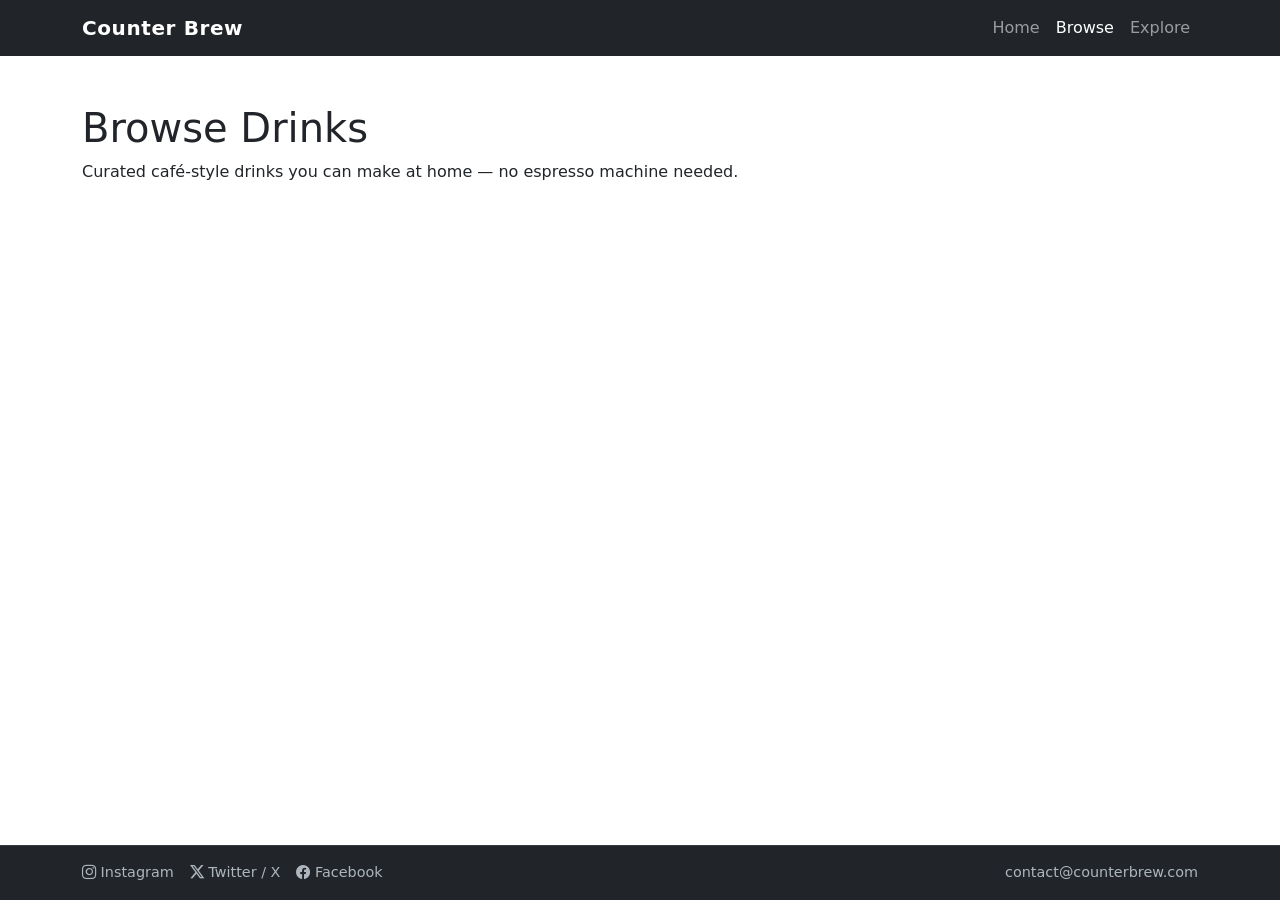
==== drinks.html @ 7f729175 "Standardize css/ and js/ folders to lowercase" ====
<!DOCTYPE html>
<html lang="en">
<head>
  <meta charset="UTF-8" />
  <meta name="viewport" content="width=device-width, initial-scale=1.0" />
  <title>Browse — Counter Brew</title>
  <link href="https://cdn.jsdelivr.net/npm/bootstrap@5.3.3/dist/css/bootstrap.min.css" rel="stylesheet" />
  <link href="https://cdn.jsdelivr.net/npm/bootstrap-icons@1.11.3/font/bootstrap-icons.min.css" rel="stylesheet" />
  <link href="css/styles.css" rel="stylesheet" />
</head>
<body>

  <nav class="navbar navbar-expand-lg navbar-dark bg-dark">
    <div class="container">
      <a class="navbar-brand" href="index.html">Counter Brew</a>
      <button class="navbar-toggler" type="button"
              data-bs-toggle="collapse" data-bs-target="#mainNav"
              aria-controls="mainNav" aria-expanded="false"
              aria-label="Toggle navigation">
        <span class="navbar-toggler-icon"></span>
      </button>
      <div class="collapse navbar-collapse" id="mainNav">
        <ul class="navbar-nav ms-auto mb-2 mb-lg-0">
          <li class="nav-item">
            <a class="nav-link" href="index.html">Home</a>
          </li>
          <li class="nav-item">
            <a class="nav-link active" aria-current="page" href="drinks.html">Browse</a>
          </li>
          <li class="nav-item">
            <a class="nav-link" href="explore.html">Explore</a>
          </li>
        </ul>
      </div>
    </div>
  </nav>

  <main class="container py-5">
    <h1>Browse Drinks</h1>
    <p>Curated café-style drinks you can make at home — no espresso machine needed.</p>
    <!-- Drink cards and filters go here -->
  </main>

  <footer class="site-footer">
    <div class="container d-flex flex-wrap justify-content-between align-items-center py-3">
      <div class="d-flex gap-3">
        <a href="#" aria-label="Instagram"><i class="bi bi-instagram"></i> Instagram</a>
        <a href="#" aria-label="Twitter / X"><i class="bi bi-twitter-x"></i> Twitter / X</a>
        <a href="#" aria-label="Facebook"><i class="bi bi-facebook"></i> Facebook</a>
      </div>
      <address class="mb-0">
        <a href="mailto:contact@counterbrew.com">contact@counterbrew.com</a>
      </address>
    </div>
  </footer>

  <script src="https://cdn.jsdelivr.net/npm/bootstrap@5.3.3/dist/js/bootstrap.bundle.min.js"></script>
  <script type="module" src="JS/main.js"></script>
</body>
</html>
---- css/styles.css ----
/* Hand-written CSS. Loaded AFTER Bootstrap so these rules can override it. */

/* ─── Sticky footer via Flexbox column ───────────────────────────────────────
   The body becomes a full-viewport column flex container.
   <main> takes flex: 1 so it stretches to fill whatever height is left over
   after the navbar and footer claim their natural sizes.
   The footer never shrinks — it always sits at the bottom of the viewport,
   even when the page content is shorter than the screen height.
   On tall pages the footer simply follows the content; no content is obscured.
   ─────────────────────────────────────────────────────────────────────────── */
body {
  min-height: 100vh;
  display: flex;
  flex-direction: column;
}

main {
  flex: 1 0 auto;
}

/* ─── Navbar overrides ───────────────────────────────────────────────────── */
.navbar-brand {
  font-weight: 700;
  letter-spacing: 0.03em;
}

/* ─── Site footer ────────────────────────────────────────────────────────── */
.site-footer {
  flex-shrink: 0;
  background-color: #212529;
  color: #adb5bd;
  border-top: 1px solid #343a40;
  font-size: 0.9rem;
}

.site-footer a {
  color: #adb5bd;
  text-decoration: none;
  transition: color 0.15s ease;
}

.site-footer a:hover,
.site-footer a:focus {
  color: #ffffff;
}

.site-footer address {
  font-style: normal;
}
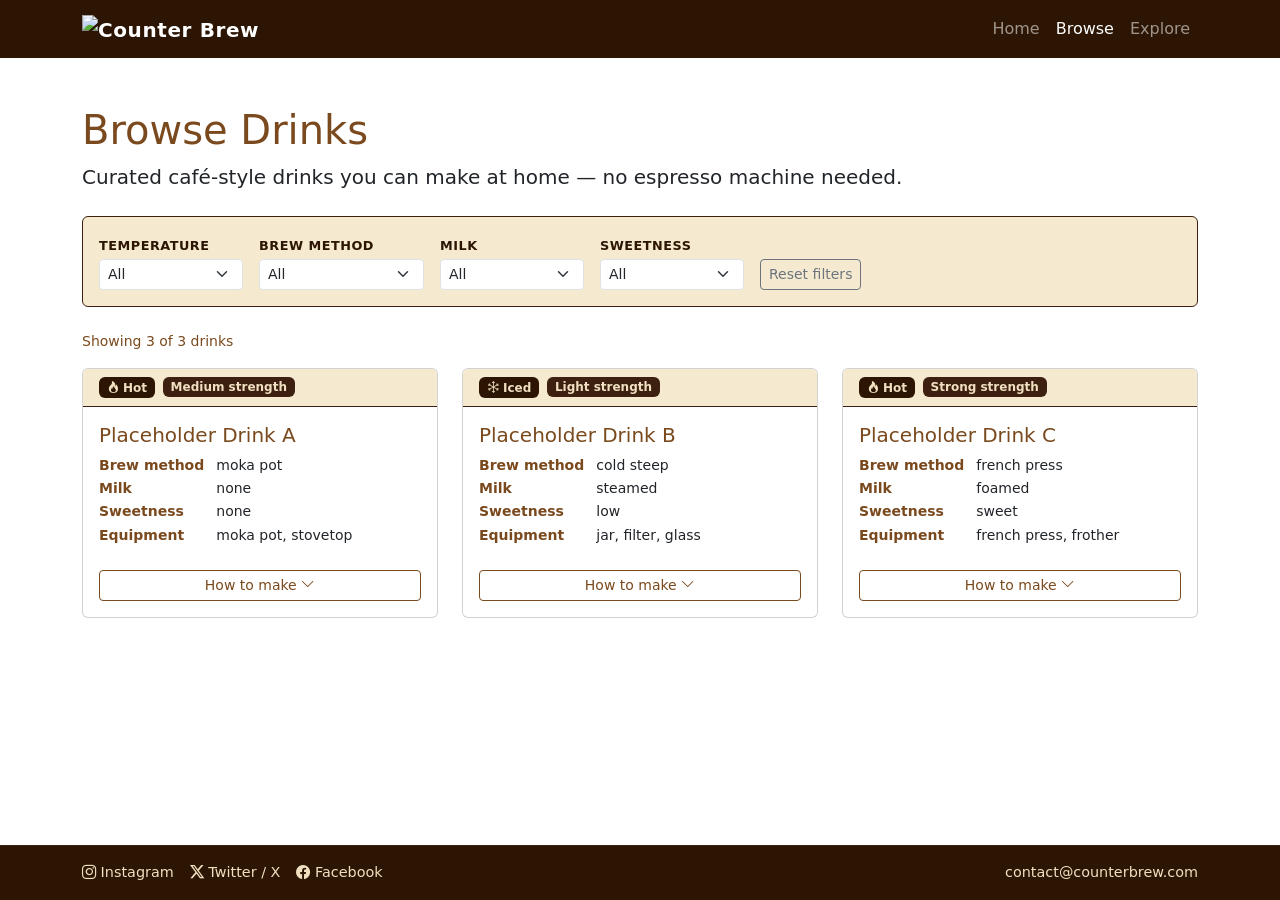
==== commit 7bc19508: "Add brew-method filter, fix milk labels, badges, and result count on Browse page" ====
--- a/drinks.html
+++ b/drinks.html
@@ -12,7 +12,9 @@
 
   <nav class="navbar navbar-expand-lg navbar-dark bg-dark">
     <div class="container">
-      <a class="navbar-brand" href="index.html">Counter Brew</a>
+      <a class="navbar-brand" href="index.html">
+        <img src="assets/img/logo.png" alt="Counter Brew" height="60">
+      </a>
       <button class="navbar-toggler" type="button"
               data-bs-toggle="collapse" data-bs-target="#mainNav"
               aria-controls="mainNav" aria-expanded="false"
@@ -37,8 +39,62 @@
 
   <main class="container py-5">
     <h1>Browse Drinks</h1>
-    <p>Curated café-style drinks you can make at home — no espresso machine needed.</p>
-    <!-- Drink cards and filters go here -->
+    <p class="lead mb-4">Curated café-style drinks you can make at home — no espresso machine needed.</p>
+
+    <div id="filters" class="filter-bar d-flex flex-wrap gap-3 align-items-end mb-4 p-3 rounded">
+
+      <div class="filter-group">
+        <label for="filter-temp" class="form-label mb-1">Temperature</label>
+        <select id="filter-temp" class="form-select form-select-sm">
+          <option value="all">All</option>
+          <option value="hot">Hot</option>
+          <option value="iced">Iced</option>
+        </select>
+      </div>
+
+      <div class="filter-group">
+        <label for="filter-brewMethod" class="form-label mb-1">Brew method</label>
+        <select id="filter-brewMethod" class="form-select form-select-sm">
+          <option value="all">All</option>
+          <option value="moka pot">Moka pot</option>
+          <option value="french press">French press</option>
+          <option value="pour-over">Pour-over / drip</option>
+          <option value="cold steep">Cold steep</option>
+          <option value="boiled">Boiled</option>
+          <option value="instant/whisked">Instant / whisked</option>
+        </select>
+      </div>
+
+      <div class="filter-group">
+        <label for="filter-milk" class="form-label mb-1">Milk</label>
+        <select id="filter-milk" class="form-select form-select-sm">
+          <option value="all">All</option>
+          <option value="none">No milk</option>
+          <option value="some">With milk</option>
+        </select>
+      </div>
+
+      <div class="filter-group">
+        <label for="filter-sweetness" class="form-label mb-1">Sweetness</label>
+        <select id="filter-sweetness" class="form-select form-select-sm">
+          <option value="all">All</option>
+          <option value="none">None</option>
+          <option value="low">Low</option>
+          <option value="sweet">Sweet</option>
+        </select>
+      </div>
+
+      <button id="filter-reset" class="btn btn-sm btn-outline-secondary align-self-end">
+        Reset filters
+      </button>
+
+    </div>
+
+    <p id="result-count" class="result-count mb-3"></p>
+
+    <div id="drink-grid" class="row row-cols-1 row-cols-md-2 row-cols-lg-3 g-4">
+      <!-- DrinkList renders cards here -->
+    </div>
   </main>
 
   <footer class="site-footer">
@@ -55,6 +111,6 @@
   </footer>
 
   <script src="https://cdn.jsdelivr.net/npm/bootstrap@5.3.3/dist/js/bootstrap.bundle.min.js"></script>
-  <script type="module" src="JS/main.js"></script>
+  <script type="module" src="js/main.js"></script>
 </body>
 </html>
--- a/css/styles.css
+++ b/css/styles.css
@@ -1,4 +1,19 @@
 /* Hand-written CSS. Loaded AFTER Bootstrap so these rules can override it. */
+
+/* ─── Coffee colour palette ──────────────────────────────────────────────────
+   All colour values live here. Rules elsewhere reference only var(--cb-*).
+   Two caramel tokens are needed because a single mid-range hue cannot satisfy
+   WCAG AA (4.5:1) against both a near-black background and white — a known
+   constraint of medium hues against extreme surfaces.
+   ─────────────────────────────────────────────────────────────────────────── */
+:root {
+  --cb-espresso:     #2C1503;   /* deep espresso  — navbar + footer bg          */
+  --cb-espresso-rim: #3D2010;   /* mid-brown      — borders/separators on dark  */
+  --cb-latte:        #F5EAD0;   /* warm cream     — light section/card accent   */
+  --cb-caramel:      #C8813A;   /* golden caramel — hover + accents on dark bg  */
+  --cb-mocha:        #7A4A1E;   /* darker sibling — links + headings on light bg (WCAG AA 6.6:1 on white) */
+  --cb-cream:        #F0DFC0;   /* warm off-white — text + links on dark bg     */
+}
 
 /* ─── Sticky footer via Flexbox column ───────────────────────────────────────
    The body becomes a full-viewport column flex container.
@@ -24,26 +39,137 @@
   letter-spacing: 0.03em;
 }
 
+/* Bootstrap applies !important on .bg-dark, so we must match it to override. */
+.navbar.bg-dark {
+  background-color: var(--cb-espresso) !important;
+}
+
 /* ─── Site footer ────────────────────────────────────────────────────────── */
 .site-footer {
   flex-shrink: 0;
-  background-color: #212529;
-  color: #adb5bd;
-  border-top: 1px solid #343a40;
+  background-color: var(--cb-espresso);
+  color: var(--cb-cream);
+  border-top: 1px solid var(--cb-espresso-rim);
   font-size: 0.9rem;
 }
 
 .site-footer a {
-  color: #adb5bd;
+  color: var(--cb-cream);
   text-decoration: none;
   transition: color 0.15s ease;
 }
 
 .site-footer a:hover,
 .site-footer a:focus {
-  color: #ffffff;
+  color: var(--cb-caramel);
 }
 
 .site-footer address {
   font-style: normal;
 }
+
+/* ─── Headings ───────────────────────────────────────────────────────────── */
+h1, h2, h3, h4 {
+  color: var(--cb-mocha);
+}
+
+/* ─── Body links ─────────────────────────────────────────────────────────── */
+main a {
+  color: var(--cb-mocha);
+}
+
+main a:hover,
+main a:focus {
+  color: var(--cb-espresso);
+}
+
+/* ─── Browse page — filter bar ───────────────────────────────────────────── */
+.filter-bar {
+  background-color: var(--cb-latte);
+  border: 1px solid var(--cb-espresso-rim);
+}
+
+.filter-bar .form-label {
+  color: var(--cb-espresso);
+  font-weight: 600;
+  font-size: 0.8rem;
+  text-transform: uppercase;
+  letter-spacing: 0.04em;
+}
+
+.filter-group {
+  min-width: 9rem;
+}
+
+/* ─── Drink cards ────────────────────────────────────────────────────────── */
+.drink-card .card-header {
+  background-color: var(--cb-latte);
+  border-bottom: 1px solid var(--cb-espresso-rim);
+}
+
+.drink-card .card-title {
+  color: var(--cb-mocha);
+}
+
+/* Attribute definition list inside card body */
+.drink-attrs {
+  display: grid;
+  grid-template-columns: auto 1fr;
+  gap: 0.15rem 0.75rem;
+  font-size: 0.875rem;
+  margin-bottom: 0;
+}
+
+.drink-attrs dt {
+  color: var(--cb-mocha);
+  font-weight: 600;
+}
+
+.drink-attrs dd {
+  margin-bottom: 0;
+}
+
+/* ─── Drink badges ───────────────────────────────────────────────────────── */
+.drink-badge--temp {
+  background-color: var(--cb-espresso);
+  color: var(--cb-cream);
+}
+
+.drink-badge--strength {
+  background-color: var(--cb-espresso-rim);
+  color: var(--cb-cream);
+}
+
+/* ─── How-to-make button ─────────────────────────────────────────────────── */
+.drink-card__method-btn {
+  border-color: var(--cb-mocha);
+  color: var(--cb-mocha);
+}
+
+.drink-card__method-btn:hover,
+.drink-card__method-btn:focus {
+  background-color: var(--cb-mocha);
+  color: var(--cb-cream);
+}
+
+/* ─── Method steps ───────────────────────────────────────────────────────── */
+.method-steps {
+  font-size: 0.875rem;
+  padding-left: 1.25rem;
+}
+
+.method-steps li + li {
+  margin-top: 0.25rem;
+}
+
+/* ─── Result count ───────────────────────────────────────────────────────── */
+.result-count {
+  font-size: 0.875rem;
+  color: var(--cb-mocha);
+}
+
+/* ─── Empty state ────────────────────────────────────────────────────────── */
+.empty-state__icon {
+  font-size: 3rem;
+  color: var(--cb-caramel);
+}
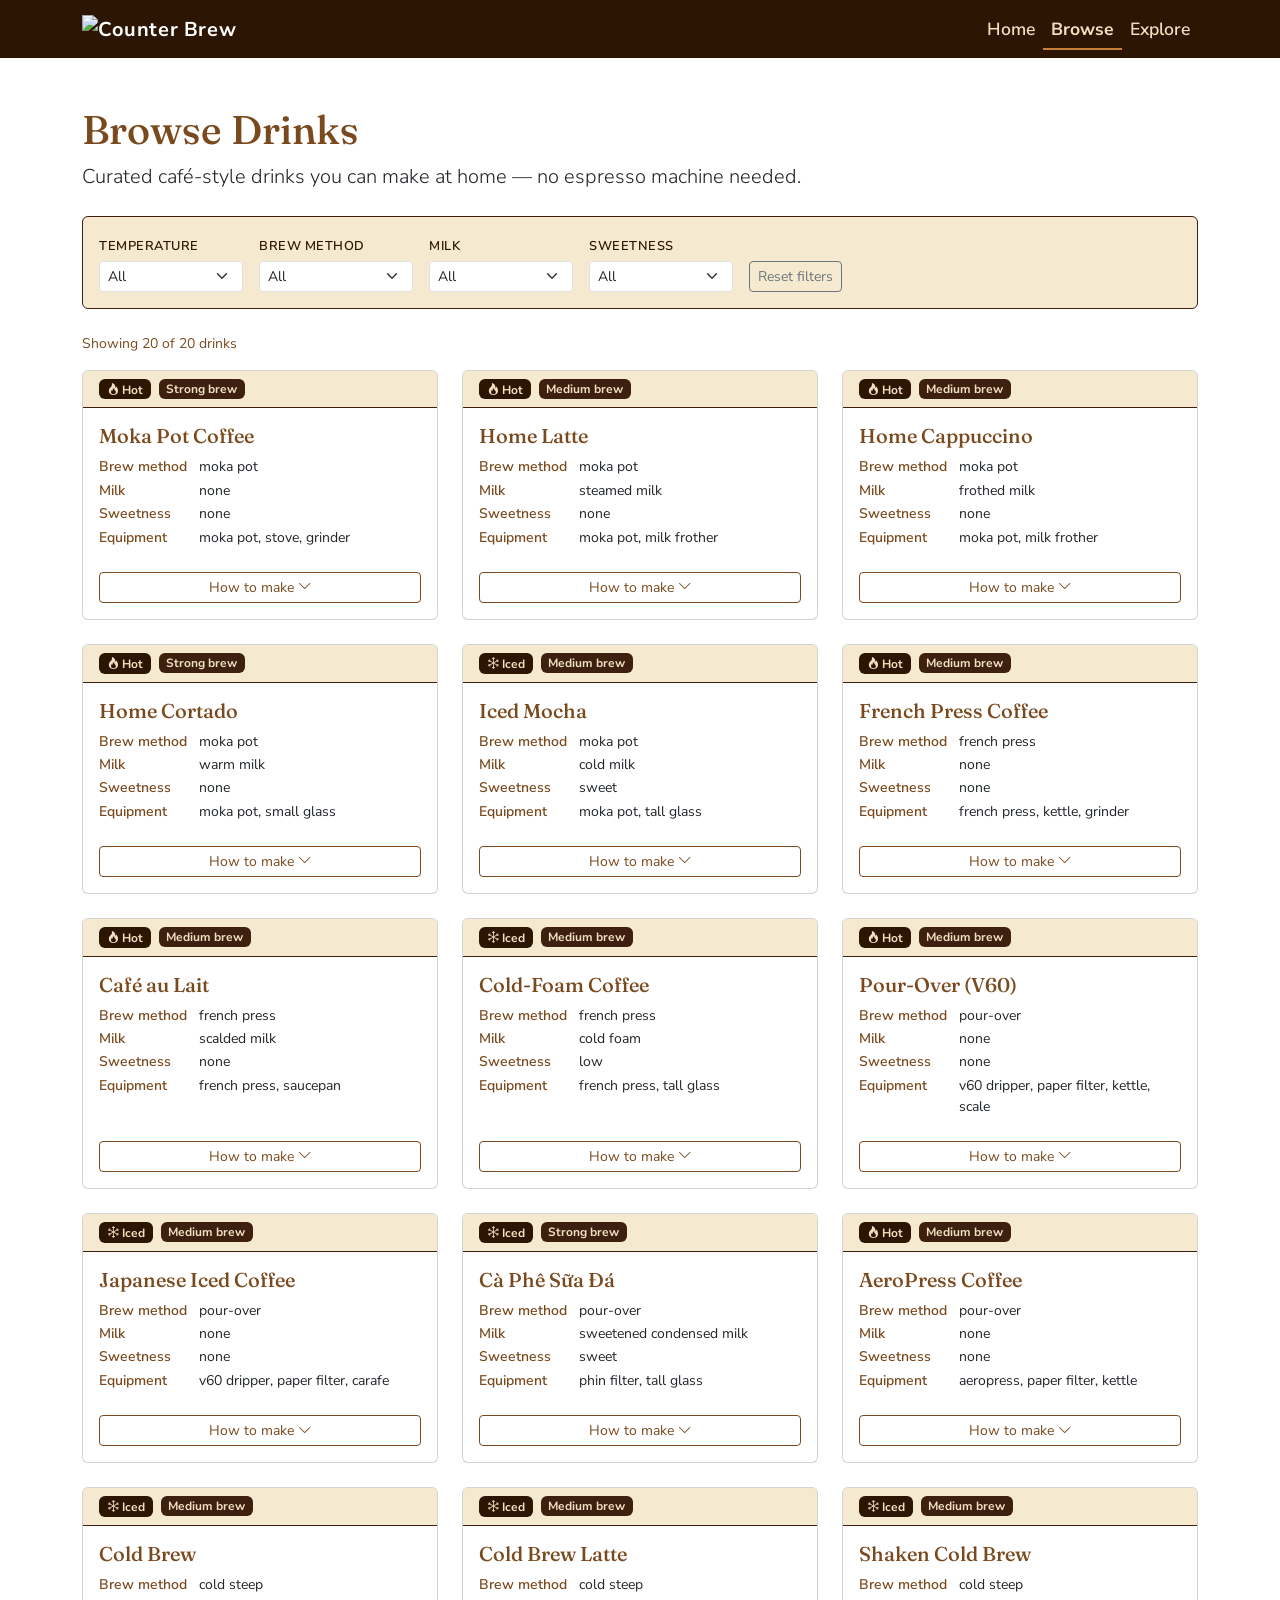
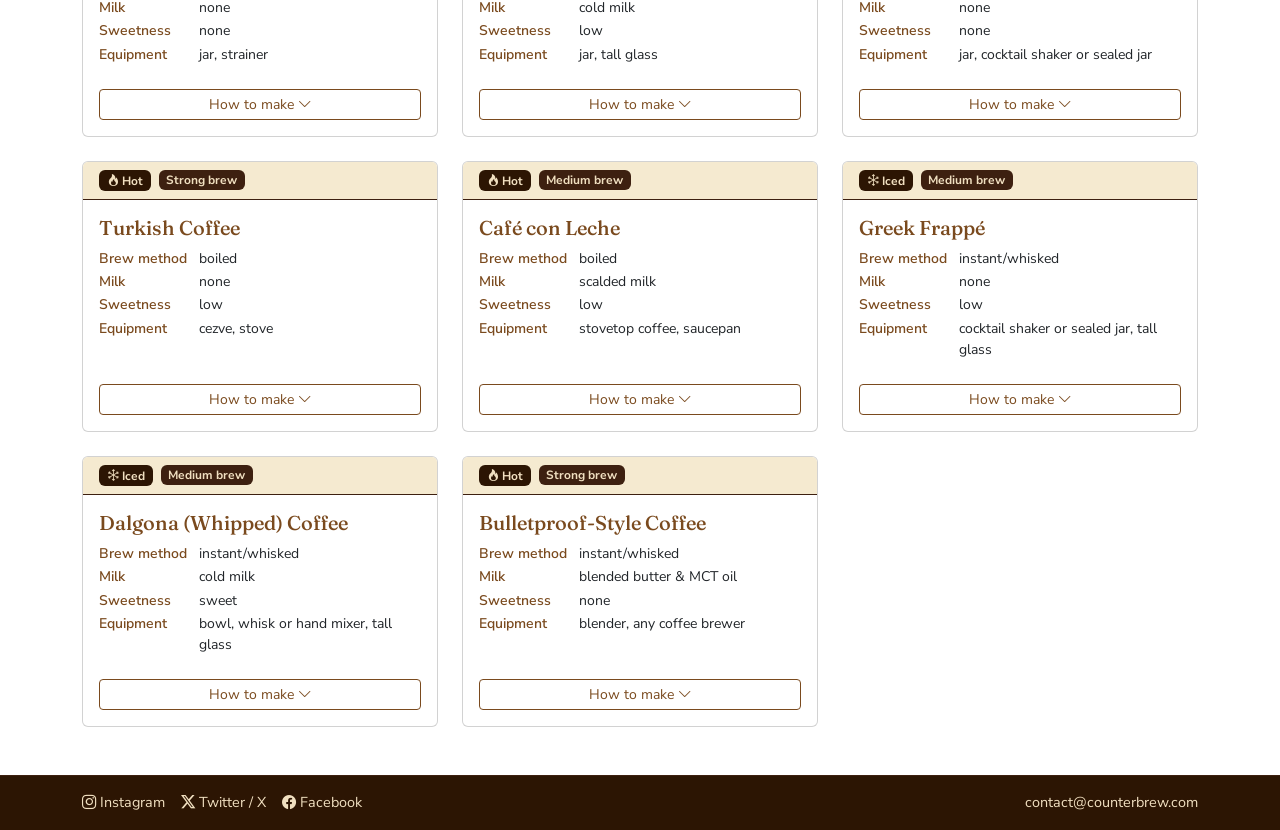
==== commit 96255a70: "Added Fraunces + Nunito Sans typography system" ====
--- a/drinks.html
+++ b/drinks.html
@@ -4,6 +4,9 @@
   <meta charset="UTF-8" />
   <meta name="viewport" content="width=device-width, initial-scale=1.0" />
   <title>Browse — Counter Brew</title>
+  <link rel="preconnect" href="https://fonts.googleapis.com" />
+  <link rel="preconnect" href="https://fonts.gstatic.com" crossorigin />
+  <link href="https://fonts.googleapis.com/css2?family=Fraunces:wght@400;600;700;800&family=Nunito+Sans:wght@400;600&display=swap" rel="stylesheet" />
   <link href="https://cdn.jsdelivr.net/npm/bootstrap@5.3.3/dist/css/bootstrap.min.css" rel="stylesheet" />
   <link href="https://cdn.jsdelivr.net/npm/bootstrap-icons@1.11.3/font/bootstrap-icons.min.css" rel="stylesheet" />
   <link href="css/styles.css" rel="stylesheet" />
--- a/css/styles.css
+++ b/css/styles.css
@@ -8,11 +8,15 @@
    ─────────────────────────────────────────────────────────────────────────── */
 :root {
   --cb-espresso:     #2C1503;   /* deep espresso  — navbar + footer bg          */
+  --cb-espresso-rgb: 44, 21, 3; /* same colour as --cb-espresso, for rgba() use */
   --cb-espresso-rim: #3D2010;   /* mid-brown      — borders/separators on dark  */
   --cb-latte:        #F5EAD0;   /* warm cream     — light section/card accent   */
   --cb-caramel:      #C8813A;   /* golden caramel — hover + accents on dark bg  */
   --cb-mocha:        #7A4A1E;   /* darker sibling — links + headings on light bg (WCAG AA 6.6:1 on white) */
   --cb-cream:        #F0DFC0;   /* warm off-white — text + links on dark bg     */
+
+  --cb-font-heading: 'Fraunces', Georgia, serif;
+  --cb-font-body:    'Nunito Sans', system-ui, sans-serif;
 }
 
 /* ─── Sticky footer via Flexbox column ───────────────────────────────────────
@@ -27,6 +31,7 @@
   min-height: 100vh;
   display: flex;
   flex-direction: column;
+  font-family: var(--cb-font-body);
 }
 
 main {
@@ -39,6 +44,31 @@
   letter-spacing: 0.03em;
 }
 
+/* Nav links — one step larger than Bootstrap's default 1rem, semibold weight,
+   and extra horizontal breathing room so three links balance a tall logo. */
+.navbar-nav .nav-link {
+  font-size: 1.1rem;
+  font-weight: 600;
+  color: var(--cb-cream);
+  padding-left: 1rem;
+  padding-right: 1rem;
+  transition: color 0.15s ease;
+}
+
+.navbar-nav .nav-link:hover,
+.navbar-nav .nav-link:focus {
+  color: var(--cb-caramel);
+}
+
+/* Active page: full weight + caramel underline so it stays distinct from hover. */
+.navbar-nav .nav-link.active,
+.navbar-nav .nav-link[aria-current="page"] {
+  font-weight: 700;
+  color: var(--cb-cream);
+  border-bottom: 2px solid var(--cb-caramel);
+  padding-bottom: calc(0.5rem - 2px); /* offset the added border so height stays the same */
+}
+
 /* Bootstrap applies !important on .bg-dark, so we must match it to override. */
 .navbar.bg-dark {
   background-color: var(--cb-espresso) !important;
@@ -69,6 +99,14 @@
 }
 
 /* ─── Headings ───────────────────────────────────────────────────────────── */
+h1, h2, h3, h4, h5, h6,
+.hero__title,
+.drink-card .card-title,
+.explore-card__title,
+.recipe-modal__title {
+  font-family: var(--cb-font-heading);
+}
+
 h1, h2, h3, h4 {
   color: var(--cb-mocha);
 }
@@ -81,6 +119,136 @@
 main a:hover,
 main a:focus {
   color: var(--cb-espresso);
+}
+
+/* ─── Home page — hero ───────────────────────────────────────────────────── */
+/* Dark espresso gradient layered over the photo so the left-aligned text
+   stays readable at any viewport width; background-size: cover keeps the
+   image filling the section without distortion on mobile. */
+.hero {
+  display: flex;
+  align-items: center;
+  min-height: 85vh;
+  background-image:
+    linear-gradient(rgba(var(--cb-espresso-rgb), 0.82), rgba(var(--cb-espresso-rgb), 0.6)),
+    url('../assets/img/hero.jpg');
+  background-size: cover;
+  background-position: center;
+  background-repeat: no-repeat;
+  border-bottom: 1px solid var(--cb-espresso-rim);
+  padding: 3rem 1rem;
+}
+
+.hero__content {
+  max-width: 36rem;
+  padding-left: clamp(1rem, 5vw, 3rem);
+}
+
+.hero__title {
+  font-size: clamp(2.25rem, 5vw, 3.5rem);
+  font-weight: 800;
+  color: var(--cb-cream);
+  margin-bottom: 0.75rem;
+}
+
+.hero__tagline {
+  font-size: clamp(1rem, 2.5vw, 1.25rem);
+  color: var(--cb-cream);
+  margin-bottom: 0;
+}
+
+.hero__cta-primary {
+  background-color: var(--cb-caramel);
+  color: var(--cb-espresso);
+  border: 1px solid var(--cb-caramel);
+  transition: transform 0.2s ease, filter 0.2s ease;
+}
+
+.hero__cta-primary:hover,
+.hero__cta-primary:focus {
+  filter: brightness(1.08);
+  transform: translateY(-2px);
+  color: var(--cb-espresso);
+}
+
+.hero__cta-secondary {
+  background-color: transparent;
+  color: var(--cb-mocha);
+  border: 1px solid var(--cb-mocha);
+}
+
+.hero__cta-secondary:hover,
+.hero__cta-secondary:focus {
+  background-color: var(--cb-mocha);
+  color: var(--cb-cream);
+}
+
+/* Inside the hero the background is dark, so the outline button needs
+   cream instead of mocha to stay readable. .hero__cta-secondary is reused
+   on the latte-coloured featured section below, where mocha still applies. */
+.hero .hero__cta-secondary {
+  color: var(--cb-cream);
+  border-color: var(--cb-cream);
+  transition: transform 0.2s ease, background-color 0.2s ease, color 0.2s ease;
+}
+
+.hero .hero__cta-secondary:hover,
+.hero .hero__cta-secondary:focus {
+  background-color: var(--cb-cream);
+  color: var(--cb-espresso);
+  transform: translateY(-2px);
+}
+
+/* ─── Home page — section rhythm ─────────────────────────────────────────── */
+.site-section {
+  padding: 4rem 1rem;
+}
+
+.bg-latte-section {
+  background-color: var(--cb-latte);
+  border-top: 1px solid var(--cb-espresso-rim);
+}
+
+/* ─── Home page — what-is cards ──────────────────────────────────────────── */
+.what-is-card .card-header {
+  background-color: var(--cb-latte);
+  border-bottom: 1px solid var(--cb-espresso-rim);
+}
+
+.what-is-icon {
+  font-size: 2rem;
+  color: var(--cb-caramel);
+}
+
+/* ─── Home page — featured drink cards ───────────────────────────────────── */
+.home-featured-card .card-header {
+  background-color: var(--cb-latte);
+  border-bottom: 1px solid var(--cb-espresso-rim);
+}
+
+.home-featured-badge {
+  background-color: var(--cb-espresso);
+  color: var(--cb-cream);
+}
+
+.home-featured-notes {
+  font-size: 0.875rem;
+  display: -webkit-box;
+  -webkit-line-clamp: 3;
+  -webkit-box-orient: vertical;
+  line-clamp: 3;
+  overflow: hidden;
+}
+
+.home-featured-btn {
+  border-color: var(--cb-mocha);
+  color: var(--cb-mocha);
+}
+
+.home-featured-btn:hover,
+.home-featured-btn:focus {
+  background-color: var(--cb-mocha);
+  color: var(--cb-cream);
 }
 
 /* ─── Browse page — filter bar ───────────────────────────────────────────── */
@@ -102,6 +270,16 @@
 }
 
 /* ─── Drink cards ────────────────────────────────────────────────────────── */
+.drink-card {
+  transition: transform 0.2s ease, box-shadow 0.2s ease, border-color 0.2s ease;
+}
+
+.drink-card:hover {
+  transform: translateY(-4px);
+  box-shadow: 0 6px 18px rgba(var(--cb-espresso-rgb), 0.18);
+  border-color: var(--cb-caramel);
+}
+
 .drink-card .card-header {
   background-color: var(--cb-latte);
   border-bottom: 1px solid var(--cb-espresso-rim);
@@ -173,3 +351,133 @@
   font-size: 3rem;
   color: var(--cb-caramel);
 }
+
+/* ─── Explore page — disclaimer note ────────────────────────────────────── */
+.explore-disclaimer {
+  font-size: 0.875rem;
+  color: var(--cb-mocha);
+  opacity: 0.8;
+}
+
+/* ─── Explore page — search bar ──────────────────────────────────────────── */
+.explore-search-bar {
+  background-color: var(--cb-latte);
+  border: 1px solid var(--cb-espresso-rim);
+}
+
+.explore-search-btn {
+  background-color: var(--cb-espresso);
+  color: var(--cb-cream);
+}
+
+.explore-search-btn:hover,
+.explore-search-btn:focus {
+  background-color: var(--cb-espresso-rim);
+  color: var(--cb-cream);
+}
+
+/* ─── Explore page — status line ─────────────────────────────────────────── */
+.explore-status {
+  font-size: 0.875rem;
+  color: var(--cb-mocha);
+}
+
+/* ─── Explore page — loading spinner ─────────────────────────────────────── */
+.explore-spinner {
+  color: var(--cb-caramel);
+}
+
+.explore-spinner .spinner-border {
+  color: var(--cb-caramel);
+}
+
+/* ─── Explore page — error state ─────────────────────────────────────────── */
+.explore-error {
+  background-color: var(--cb-latte);
+  border: 1px solid var(--cb-espresso-rim);
+  color: var(--cb-espresso);
+}
+
+/* ─── Explore page — recipe cards ────────────────────────────────────────── */
+.explore-card {
+  transition: transform 0.2s ease, box-shadow 0.2s ease, border-color 0.2s ease;
+}
+
+.explore-card:hover {
+  transform: translateY(-4px);
+  box-shadow: 0 6px 18px rgba(var(--cb-espresso-rgb), 0.18);
+  border-color: var(--cb-caramel);
+}
+
+.explore-card__img {
+  height: 180px;
+  object-fit: cover;
+}
+
+.explore-card__img-placeholder {
+  height: 180px;
+  background-color: var(--cb-latte);
+  color: var(--cb-caramel);
+  font-size: 3rem;
+}
+
+.explore-card__title {
+  color: var(--cb-mocha);
+  font-size: 1rem;
+}
+
+.explore-card__view-btn {
+  border-color: var(--cb-mocha);
+  color: var(--cb-mocha);
+}
+
+.explore-card__view-btn:hover,
+.explore-card__view-btn:focus {
+  background-color: var(--cb-mocha);
+  color: var(--cb-cream);
+}
+
+/* ─── Explore page — load more button ────────────────────────────────────── */
+.explore-load-more-btn {
+  background-color: var(--cb-latte);
+  border: 1px solid var(--cb-espresso-rim);
+  color: var(--cb-mocha);
+  padding: 0.5rem 2rem;
+}
+
+.explore-load-more-btn:hover,
+.explore-load-more-btn:focus {
+  background-color: var(--cb-espresso);
+  color: var(--cb-cream);
+  border-color: var(--cb-espresso);
+}
+
+/* ─── Recipe detail modal ────────────────────────────────────────────────── */
+.recipe-modal__title {
+  color: var(--cb-mocha);
+}
+
+.recipe-section-heading {
+  color: var(--cb-mocha);
+  font-weight: 700;
+  border-bottom: 1px solid var(--cb-espresso-rim);
+  padding-bottom: 0.25rem;
+}
+
+.recipe-ingredients {
+  font-size: 0.9rem;
+  padding-left: 1.25rem;
+}
+
+.recipe-ingredients li + li {
+  margin-top: 0.2rem;
+}
+
+.recipe-instructions {
+  font-size: 0.9rem;
+  padding-left: 1.25rem;
+}
+
+.recipe-instructions li + li {
+  margin-top: 0.4rem;
+}
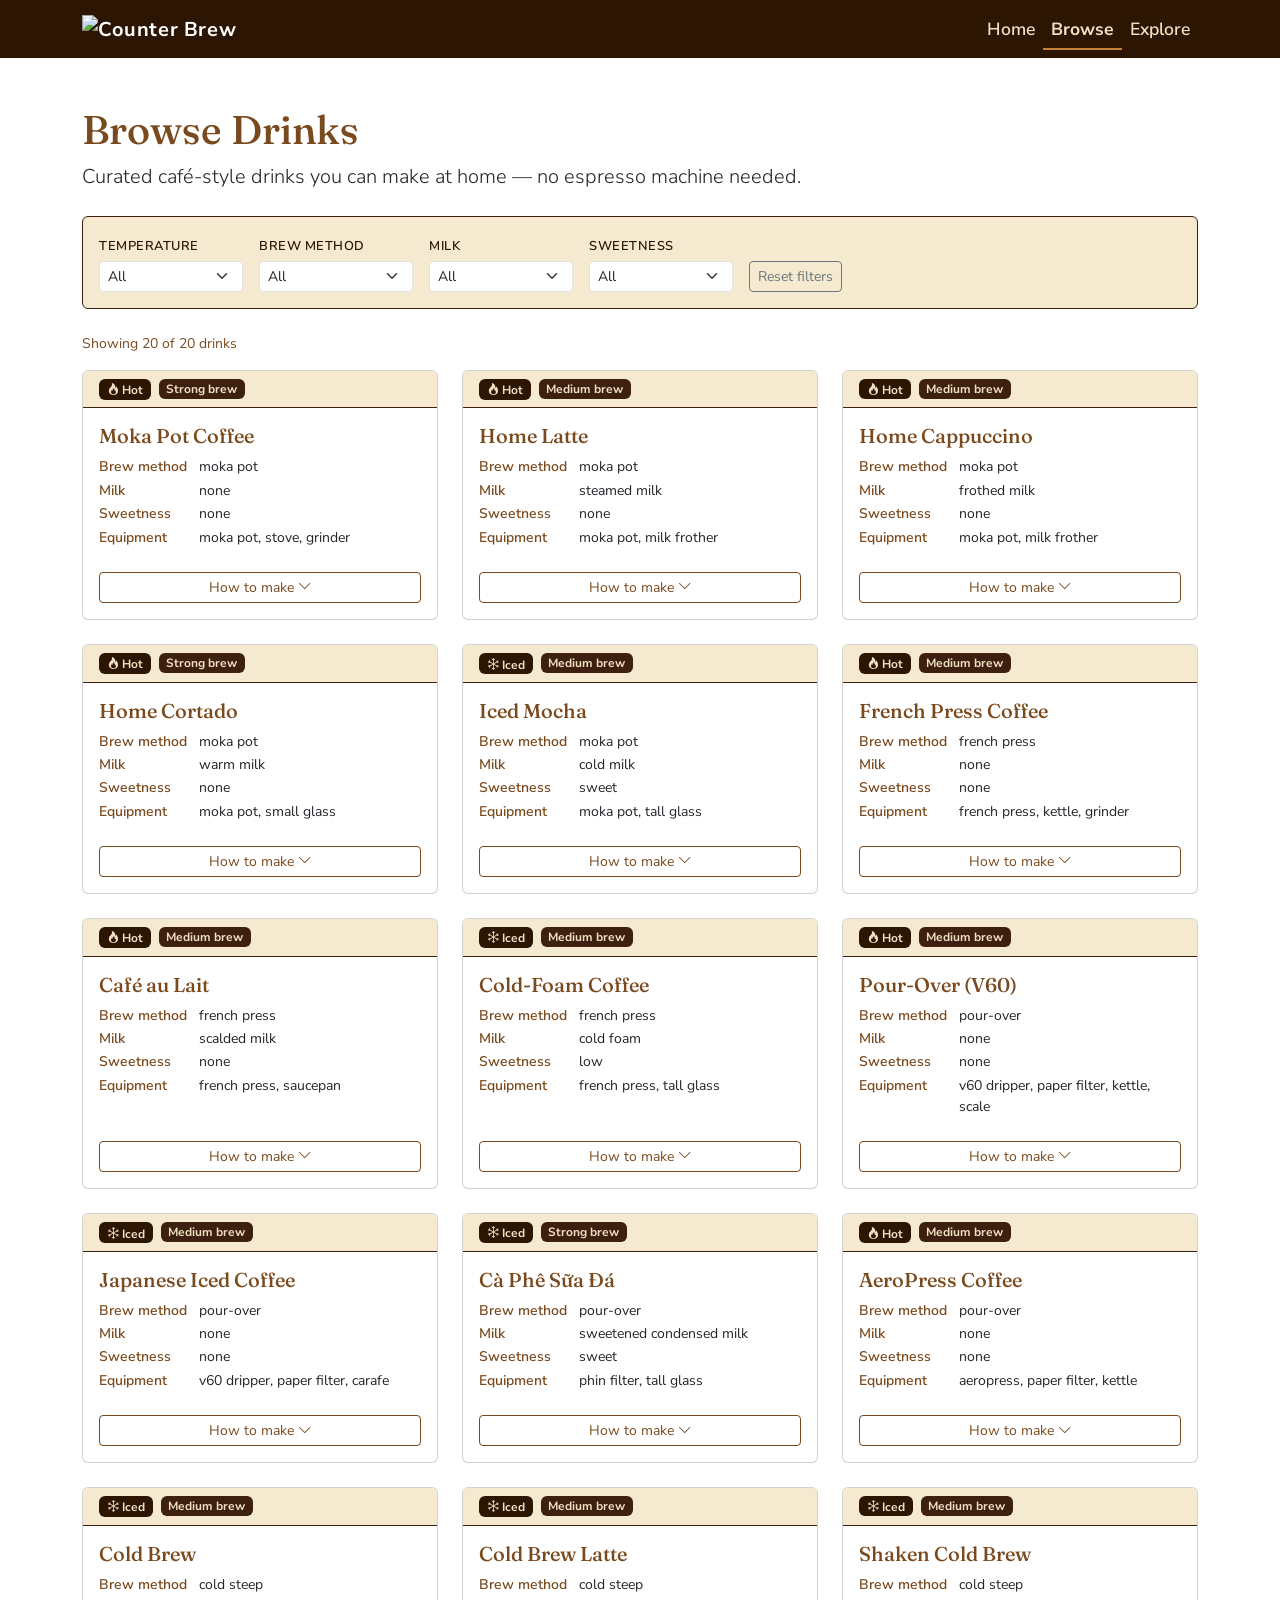
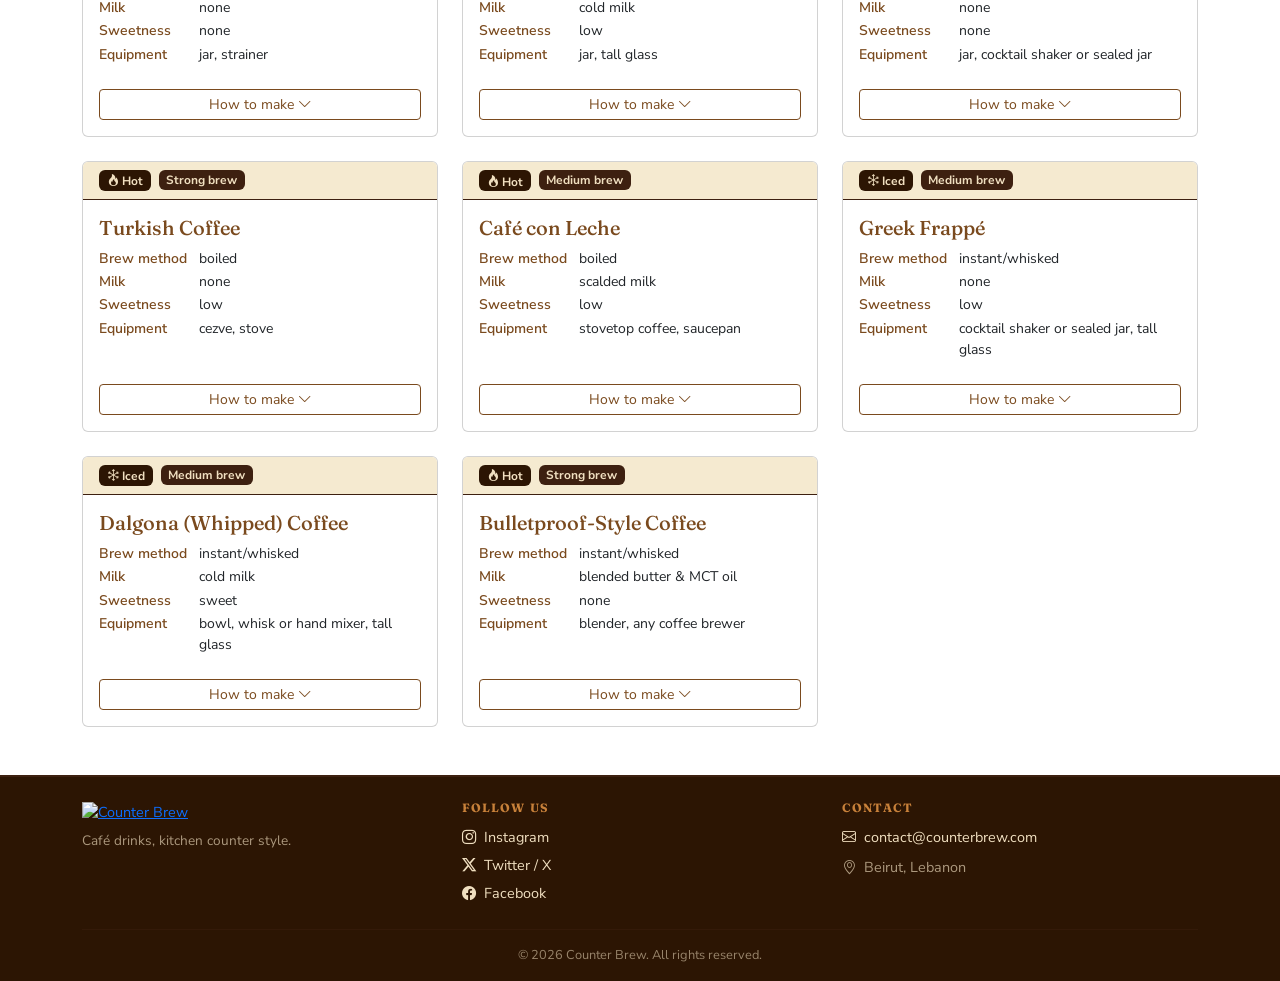
==== commit 045f651e: "Adjust footer visual to look more professional" ====
--- a/drinks.html
+++ b/drinks.html
@@ -101,15 +101,43 @@
   </main>
 
   <footer class="site-footer">
-    <div class="container d-flex flex-wrap justify-content-between align-items-center py-3">
-      <div class="d-flex gap-3">
-        <a href="#" aria-label="Instagram"><i class="bi bi-instagram"></i> Instagram</a>
-        <a href="#" aria-label="Twitter / X"><i class="bi bi-twitter-x"></i> Twitter / X</a>
-        <a href="#" aria-label="Facebook"><i class="bi bi-facebook"></i> Facebook</a>
+    <div class="container">
+
+      <div class="footer-main row gy-4 py-4">
+
+        <!-- Brand -->
+        <div class="col-12 col-md-4">
+          <a href="index.html" class="footer-brand d-inline-block mb-2">
+            <img src="assets/img/logo.png" alt="Counter Brew" height="48">
+          </a>
+          <p class="footer-tagline">Café drinks, kitchen counter style.</p>
+        </div>
+
+        <!-- Social links -->
+        <div class="col-6 col-md-4">
+          <h2 class="footer-col-heading">Follow us</h2>
+          <ul class="footer-social list-unstyled mb-0">
+            <li><a href="#" aria-label="Instagram"><i class="bi bi-instagram"></i> Instagram</a></li>
+            <li><a href="#" aria-label="Twitter / X"><i class="bi bi-twitter-x"></i> Twitter / X</a></li>
+            <li><a href="#" aria-label="Facebook"><i class="bi bi-facebook"></i> Facebook</a></li>
+          </ul>
+        </div>
+
+        <!-- Contact -->
+        <div class="col-6 col-md-4">
+          <h2 class="footer-col-heading">Contact</h2>
+          <address class="footer-contact">
+            <a href="mailto:contact@counterbrew.com"><i class="bi bi-envelope"></i> contact@counterbrew.com</a>
+            <span class="footer-location"><i class="bi bi-geo-alt"></i> Beirut, Lebanon</span>
+          </address>
+        </div>
+
       </div>
-      <address class="mb-0">
-        <a href="mailto:contact@counterbrew.com">contact@counterbrew.com</a>
-      </address>
+
+      <div class="footer-bottom py-3">
+        <span>&copy; 2026 Counter Brew. All rights reserved.</span>
+      </div>
+
     </div>
   </footer>
 
--- a/css/styles.css
+++ b/css/styles.css
@@ -79,23 +79,94 @@
   flex-shrink: 0;
   background-color: var(--cb-espresso);
   color: var(--cb-cream);
-  border-top: 1px solid var(--cb-espresso-rim);
+  border-top: 2px solid var(--cb-espresso-rim);
   font-size: 0.9rem;
 }
 
-.site-footer a {
+.footer-brand {
+  opacity: 1;
+  transition: opacity 0.2s ease;
+}
+
+.footer-brand:hover,
+.footer-brand:focus {
+  opacity: 0.8;
+}
+
+.footer-tagline {
+  font-size: 0.85rem;
+  color: var(--cb-cream);
+  opacity: 0.65;
+  margin-bottom: 0;
+}
+
+.footer-col-heading {
+  font-family: var(--cb-font-heading);
+  font-size: 0.75rem;
+  font-weight: 700;
+  text-transform: uppercase;
+  letter-spacing: 0.09em;
+  color: var(--cb-caramel);
+  margin-bottom: 0.75rem;
+}
+
+/* Social links — stacked list with slide-right hover */
+.footer-social a {
+  display: inline-flex;
+  align-items: center;
+  gap: 0.5rem;
+  color: var(--cb-cream);
+  text-decoration: none;
+  transition: color 0.15s ease, transform 0.15s ease;
+}
+
+.footer-social a:hover,
+.footer-social a:focus {
+  color: var(--cb-caramel);
+  transform: translateX(3px);
+}
+
+.footer-social li + li {
+  margin-top: 0.4rem;
+}
+
+/* Contact column */
+.footer-contact {
+  font-style: normal;
+  display: flex;
+  flex-direction: column;
+  gap: 0.5rem;
+}
+
+.footer-contact a {
+  display: inline-flex;
+  align-items: center;
+  gap: 0.5rem;
   color: var(--cb-cream);
   text-decoration: none;
   transition: color 0.15s ease;
 }
 
-.site-footer a:hover,
-.site-footer a:focus {
-  color: var(--cb-caramel);
-}
-
-.site-footer address {
-  font-style: normal;
+.footer-contact a:hover,
+.footer-contact a:focus {
+  color: var(--cb-caramel);
+}
+
+.footer-location {
+  display: inline-flex;
+  align-items: center;
+  gap: 0.5rem;
+  color: var(--cb-cream);
+  opacity: 0.65;
+}
+
+/* Copyright bar */
+.footer-bottom {
+  border-top: 1px solid var(--cb-espresso-rim);
+  font-size: 0.8rem;
+  color: var(--cb-cream);
+  opacity: 0.55;
+  text-align: center;
 }
 
 /* ─── Headings ───────────────────────────────────────────────────────────── */
@@ -126,6 +197,7 @@
    stays readable at any viewport width; background-size: cover keeps the
    image filling the section without distortion on mobile. */
 .hero {
+  position: relative;
   display: flex;
   align-items: center;
   min-height: 85vh;
@@ -135,8 +207,24 @@
   background-size: cover;
   background-position: center;
   background-repeat: no-repeat;
-  border-bottom: 1px solid var(--cb-espresso-rim);
-  padding: 3rem 1rem;
+  padding: 3rem 1rem 5rem; /* extra bottom padding so content clears the wave */
+}
+
+/* Concave SVG wave that melts the dark hero into the white section below.
+   Fill is white to match the plain section background. The wave sits at the
+   very bottom of the hero via position: absolute so it overlaps the section
+   boundary without shifting any content. */
+.hero::after {
+  content: '';
+  position: absolute;
+  bottom: 0;
+  left: 0;
+  width: 100%;
+  height: 70px;
+  background-image: url("data:image/svg+xml,%3Csvg xmlns='http://www.w3.org/2000/svg' viewBox='0 0 1440 70' preserveAspectRatio='none'%3E%3Cpath d='M0,0 C480,70 960,70 1440,0 L1440,70 L0,70 Z' fill='%23ffffff'/%3E%3C/svg%3E");
+  background-size: 100% 100%;
+  background-repeat: no-repeat;
+  pointer-events: none;
 }
 
 .hero__content {
@@ -206,7 +294,9 @@
 
 .bg-latte-section {
   background-color: var(--cb-latte);
-  border-top: 1px solid var(--cb-espresso-rim);
+  background-image: radial-gradient(circle, rgba(var(--cb-espresso-rgb), 0.05) 1px, transparent 1px);
+  background-size: 22px 22px;
+  border-top: 2px solid var(--cb-caramel);
 }
 
 /* ─── Home page — what-is cards ──────────────────────────────────────────── */
@@ -346,6 +436,25 @@
   color: var(--cb-mocha);
 }
 
+@keyframes cb-count-flash {
+  from { opacity: 0.45; transform: scale(0.97); }
+  to   { opacity: 1;    transform: scale(1);    }
+}
+
+.result-count--flash {
+  animation: cb-count-flash 0.3s ease both;
+}
+
+/* ─── Drink card enter animation ─────────────────────────────────────────── */
+@keyframes cb-card-in {
+  from { opacity: 0; transform: translateY(10px); }
+  to   { opacity: 1; transform: translateY(0);    }
+}
+
+.drink-card-enter {
+  animation: cb-card-in 0.22s ease both;
+}
+
 /* ─── Empty state ────────────────────────────────────────────────────────── */
 .empty-state__icon {
   font-size: 3rem;
@@ -382,13 +491,82 @@
   color: var(--cb-mocha);
 }
 
-/* ─── Explore page — loading spinner ─────────────────────────────────────── */
+/* ─── Explore page — coffee cup loader ───────────────────────────────────── */
 .explore-spinner {
   color: var(--cb-caramel);
 }
 
-.explore-spinner .spinner-border {
-  color: var(--cb-caramel);
+.brew-loader {
+  display: inline-flex;
+  flex-direction: column;
+  align-items: center;
+  gap: 0;
+}
+
+/* Steam — three narrow rounded bars that drift upward and fade out */
+.brew-loader__steam {
+  display: flex;
+  align-items: flex-end;
+  gap: 7px;
+  height: 22px;
+  margin-bottom: 4px;
+}
+
+.brew-loader__steam span {
+  display: block;
+  width: 3px;
+  border-radius: 3px;
+  background-color: var(--cb-caramel);
+  opacity: 0;
+  animation: brew-steam 1.4s ease-in-out infinite;
+}
+
+.brew-loader__steam span:nth-child(1) { height: 13px; animation-delay: 0s;     }
+.brew-loader__steam span:nth-child(2) { height: 17px; animation-delay: 0.25s;  }
+.brew-loader__steam span:nth-child(3) { height: 13px; animation-delay: 0.5s;   }
+
+@keyframes brew-steam {
+  0%   { transform: translateY(0)     translateX(0);    opacity: 0;   }
+  15%  { opacity: 0.75; }
+  40%  { transform: translateY(-8px)  translateX(2px);  opacity: 0.6; }
+  70%  { transform: translateY(-15px) translateX(-2px); opacity: 0.25; }
+  100% { transform: translateY(-20px) translateX(0);    opacity: 0;   }
+}
+
+/* Mug — flat-top rectangle with rounded bottom; handle via ::after */
+.brew-loader__mug {
+  position: relative;
+  width: 36px;
+  height: 28px;
+  background-color: var(--cb-caramel);
+  border: 3px solid var(--cb-espresso);
+  border-top: none;
+  border-radius: 2px 2px 10px 10px;
+}
+
+/* Rim — thin top edge so the cup reads as open-topped */
+.brew-loader__mug::before {
+  content: '';
+  position: absolute;
+  top: -5px;
+  left: -3px;
+  width: calc(100% + 6px);
+  height: 5px;
+  background-color: var(--cb-espresso);
+  border-radius: 3px 3px 0 0;
+}
+
+/* Handle — right-open arc */
+.brew-loader__mug::after {
+  content: '';
+  position: absolute;
+  right: -13px;
+  top: 5px;
+  width: 10px;
+  height: 14px;
+  border: 3px solid var(--cb-espresso);
+  border-left: none;
+  border-radius: 0 6px 6px 0;
 }
 
 /* ─── Explore page — error state ─────────────────────────────────────────── */
